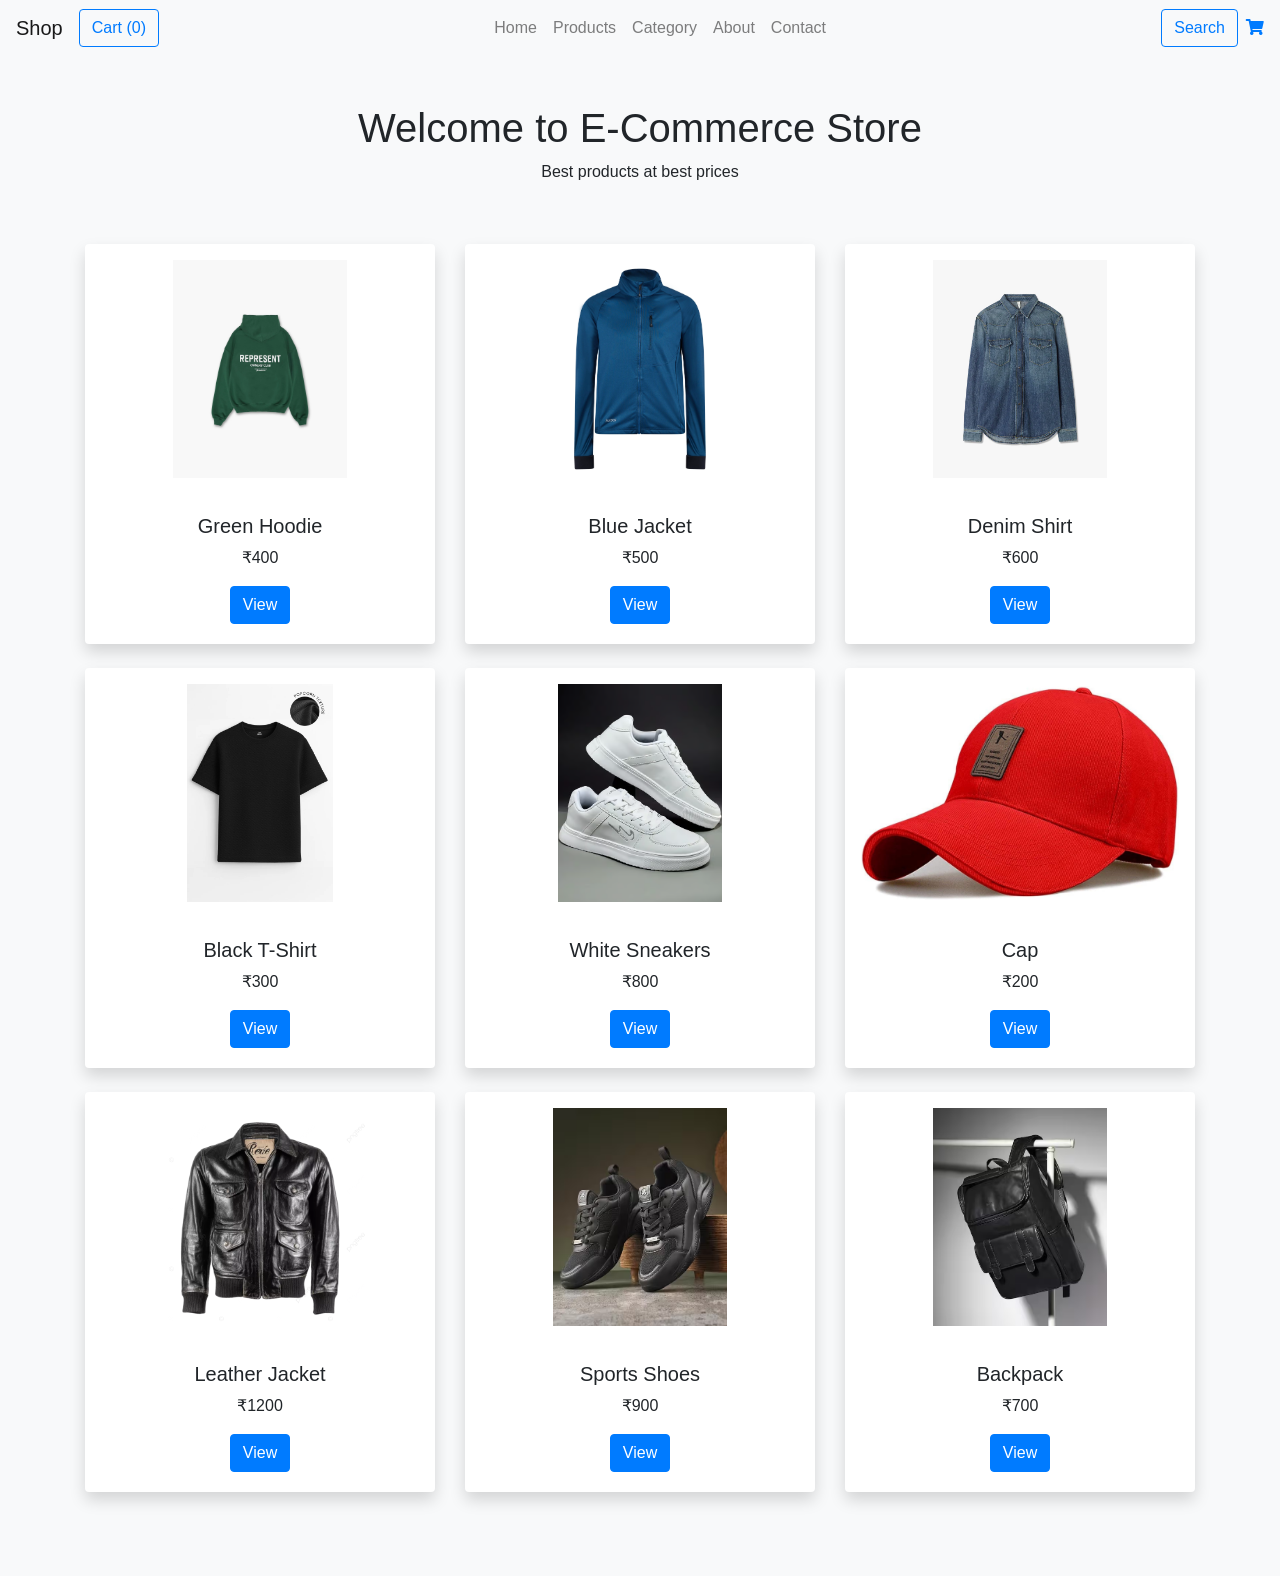
==== index.html @ 0c0803a6 "Initial commit" ====
<!DOCTYPE html>
<html lang="en">
<head>
<meta charset="UTF-8">
<meta name="viewport" content="width=device-width, initial-scale=1.0">

<title>E-Commerce</title>

<link rel="stylesheet" href="https://stackpath.bootstrapcdn.com/bootstrap/4.5.2/css/bootstrap.min.css">
<link rel="stylesheet" href="https://cdnjs.cloudflare.com/ajax/libs/font-awesome/5.10.0/css/all.min.css">
<link rel="stylesheet" href="assets/css/style.css">
</head>

<body>

<!-- NAVBAR -->
<nav class="navbar navbar-expand-lg navbar-light bg-light">
  <a class="navbar-brand" href="index.html">Shop</a>
<a href="cart.html" class="btn btn-outline-primary">
  Cart (<span id="count">0</span>)
</a>  

  <button class="navbar-toggler" data-toggle="collapse" data-target="#nav">
    <span class="navbar-toggler-icon"></span>
  </button>

  <div class="collapse navbar-collapse" id="nav">
    <ul class="navbar-nav mx-auto">
      <li class="nav-item"><a class="nav-link" href="index.html">Home</a></li>
      <li class="nav-item"><a class="nav-link" href="products.html">Products</a></li>
      <li class="nav-item"><a class="nav-link" href="category.html">Category</a></li>
      <li class="nav-item"><a class="nav-link" href="about.html">About</a></li>
      <li class="nav-item"><a class="nav-link" href="contact.html">Contact</a></li>
    </ul>

    <a href="search.html" class="btn btn-outline-primary mr-2">Search</a>
    <a href="cart.html"><i class="fas fa-shopping-cart"></i></a>
  </div>
</nav>

<!-- HERO -->
<section class="container text-center mt-5">
  <h1>Welcome to E-Commerce Store</h1>
  <p>Best products at best prices</p>
</section>

<!-- PRODUCTS -->
<!-- PRODUCTS -->
<section class="container mt-5">
  <div class="row justify-content-center">

    <!-- PRODUCT 1 -->
    <div class="col-md-4 mb-4 d-flex">
      <div class="card text-center w-100 shadow">
        <img src="assets/images/product1.png" class="card-img-top p-3" style="height:250px; object-fit:contain;">
        <div class="card-body">
          <h5>Green Hoodie</h5>
          <p>₹400</p>
          <a href="product_view.html?id=1" class="btn btn-primary">View</a>        
        </div>
      </div>
    </div>

    <!-- PRODUCT 2 -->
    <div class="col-md-4 mb-4 d-flex">
      <div class="card text-center w-100 shadow">
        <img src="assets/images/product2.png" class="card-img-top p-3" style="height:250px; object-fit:contain;">
        <div class="card-body">
          <h5>Blue Jacket</h5>
          <p>₹500</p>
          <a href="product_view.html?id=2" class="btn btn-primary">View</a>        
        </div>        
      </div>
      </div>

    <!-- PRODUCT 3 -->
    <div class="col-md-4 mb-4 d-flex">
      <div class="card text-center w-100 shadow">
        <img src="assets/images/product3.png" class="card-img-top p-3" style="height:250px; object-fit:contain;">
        <div class="card-body">
          <h5>Denim Shirt</h5>
          <p>₹600</p>
          <a href="product_view.html?id=3" class="btn btn-primary">View</a>        
      </div>
    </div>
    </div>

    <!-- PRODUCT 4 -->
    <div class="col-md-4 mb-4 d-flex">
      <div class="card text-center w-100 shadow">
        <img src="assets/images/product4.png" class="card-img-top p-3" style="height:250px; object-fit:contain;">
        <div class="card-body">
          <h5>Black T-Shirt</h5>
          <p>₹300</p>
          <a href="product_view.html?id=4" class="btn btn-primary">View</a>        
      </div>
    </div>
    </div>

    <!-- PRODUCT 5 -->
    <div class="col-md-4 mb-4 d-flex">
      <div class="card text-center w-100 shadow">
        <img src="assets/images/product5.png" class="card-img-top p-3" style="height:250px; object-fit:contain;">
        <div class="card-body">
          <h5>White Sneakers</h5>
          <p>₹800</p>
          <a href="product_view.html?id=5" class="btn btn-primary">View</a>        
      </div>
    </div>
    </div>


    <!-- PRODUCT 6 -->
    <div class="col-md-4 mb-4 d-flex">
      <div class="card text-center w-100 shadow">
        <img src="assets/images/product6.png" class="card-img-top p-3" style="height:250px; object-fit:contain;">
        <div class="card-body">
          <h5>Cap</h5>
          <p>₹200</p>
          <a href="product_view.html?id=6" class="btn btn-primary">View</a>        
      </div>
    </div>
    </div>

    <!-- PRODUCT 7 -->
    <div class="col-md-4 mb-4 d-flex">
      <div class="card text-center w-100 shadow">
        <img src="assets/images/product7.png" class="card-img-top p-3" style="height:250px; object-fit:contain;">
        <div class="card-body">
          <h5>Leather Jacket</h5>
          <p>₹1200</p>
          <a href="product_view.html?id=7" class="btn btn-primary">View</a>        
        </div>
      </div>
    </div>

    <!-- PRODUCT 8 -->
    <div class="col-md-4 mb-4 d-flex">
      <div class="card text-center w-100 shadow">
        <img src="assets/images/product8.png" class="card-img-top p-3" style="height:250px; object-fit:contain;">
        <div class="card-body">
          <h5>Sports Shoes</h5>
          <p>₹900</p>
          <a href="product_view.html?id=8" class="btn btn-primary">View</a>        
        </div>
      </div>
    </div>

    <!-- PRODUCT 9 -->
    <div class="col-md-4 mb-4 d-flex">
      <div class="card text-center w-100 shadow">
        <img src="assets/images/product9.png" class="card-img-top p-3" style="height:250px; object-fit:contain;">
        <div class="card-body">
          <h5>Backpack</h5>
          <p>₹700</p>
          <a href="product_view.html?id=9" class="btn btn-primary">View</a>        
        </div>
      </div>
    </div>

  </div>
</section>
<script>
function updateCartCount() {
  let cart = JSON.parse(localStorage.getItem("cart")) || [];
  let total = cart.reduce((sum, item) => sum + item.quantity, 0);
  document.getElementById("count").innerText = total;
}

updateCartCount();
</script>
</body>
</html>
---- assets/css/style.css ----
body {
  font-family: 'Segoe UI', sans-serif;
  background: #f8f9fa;
}

.card {
  border: none;
  transition: 0.3s;
}

.card:hover {
  transform: translateY(-5px);
}

button {
  border: none;
  padding: 5px 10px;
  background: #007bff;
  color: white;
  border-radius: 5px;
}
section {
  margin-bottom: 60px;
}
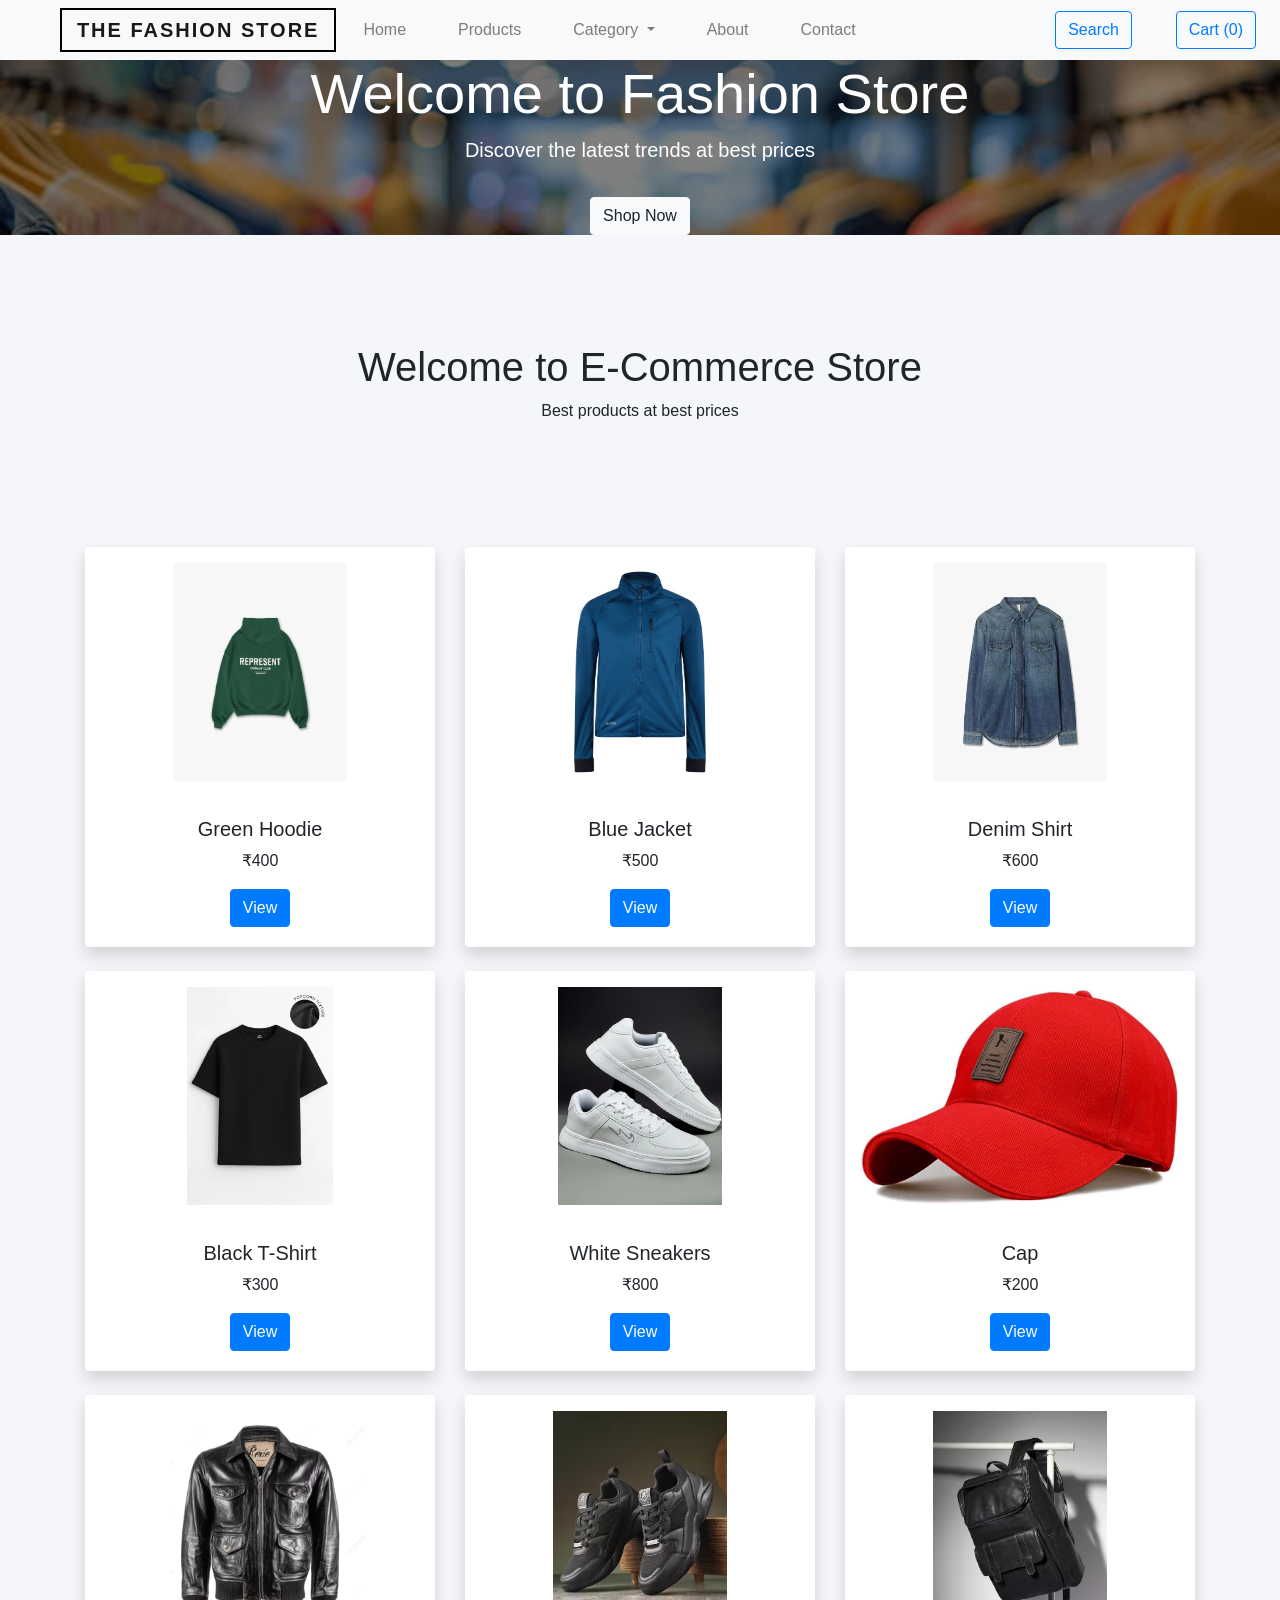
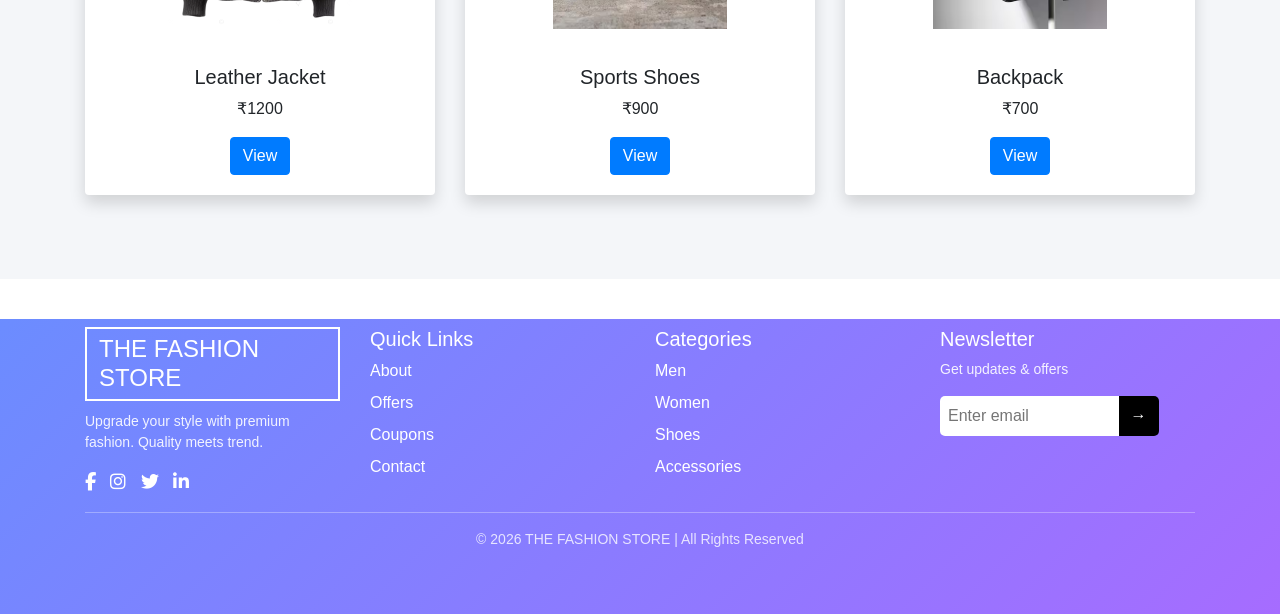
==== commit de44c601: "Final UI + cart + checkout + footer completed" ====
--- a/index.html
+++ b/index.html
@@ -9,43 +9,81 @@
 <link rel="stylesheet" href="https://stackpath.bootstrapcdn.com/bootstrap/4.5.2/css/bootstrap.min.css">
 <link rel="stylesheet" href="https://cdnjs.cloudflare.com/ajax/libs/font-awesome/5.10.0/css/all.min.css">
 <link rel="stylesheet" href="assets/css/style.css">
+<link rel="stylesheet" href="https://cdnjs.cloudflare.com/ajax/libs/font-awesome/6.5.0/css/all.min.css">
 </head>
 
 <body>
-
+<!-- <div class="logo">
+  <span class="small-text">THE</span>
+  <div class="logo-box">
+    <span class="main-text">FASHION</span>
+  </div>
+  <span class="small-text">STORE</span>
+</div> -->
 <!-- NAVBAR -->
-<nav class="navbar navbar-expand-lg navbar-light bg-light">
-  <a class="navbar-brand" href="index.html">Shop</a>
-<a href="cart.html" class="btn btn-outline-primary">
-  Cart (<span id="count">0</span>)
-</a>  
-
-  <button class="navbar-toggler" data-toggle="collapse" data-target="#nav">
-    <span class="navbar-toggler-icon"></span>
-  </button>
-
-  <div class="collapse navbar-collapse" id="nav">
-    <ul class="navbar-nav mx-auto">
-      <li class="nav-item"><a class="nav-link" href="index.html">Home</a></li>
-      <li class="nav-item"><a class="nav-link" href="products.html">Products</a></li>
-      <li class="nav-item"><a class="nav-link" href="category.html">Category</a></li>
-      <li class="nav-item"><a class="nav-link" href="about.html">About</a></li>
-      <li class="nav-item"><a class="nav-link" href="contact.html">Contact</a></li>
-    </ul>
-
-    <a href="search.html" class="btn btn-outline-primary mr-2">Search</a>
-    <a href="cart.html"><i class="fas fa-shopping-cart"></i></a>
-  </div>
+<nav class="navbar navbar-expand-lg navbar-light bg-light px-4">
+
+  <div class="container">
+
+    <!-- LEFT: LOGO -->
+    <div class="col-md-3">
+      <a class="navbar-brand font-weight-bold" href="index.html">
+        THE FASHION STORE
+      </a>
+    </div>
+
+    <!-- CENTER MENU -->
+    <div class="col-md-6 text-center">
+      <ul class="navbar-nav d-inline-flex">
+        <li class="nav-item mx-2"><a class="nav-link" href="index.html">Home</a></li>
+        <li class="nav-item mx-2"><a class="nav-link" href="products.html">Products</a></li>
+  <li class="nav-item dropdown mx-2">
+  <a class="nav-link dropdown-toggle" href="#" id="categoryDropdown" data-toggle="dropdown">
+    Category
+  </a>
+
+  <div class="dropdown-menu text-center">
+    <a class="dropdown-item" href="products.html?category=Clothing">Clothing</a>
+    <a class="dropdown-item" href="products.html?category=Shoes">Shoes</a>
+    <a class="dropdown-item" href="products.html?category=Accessories">Accessories</a>
+  </div>
+  </li>        <li class="nav-item mx-2"><a class="nav-link" href="about.html">About</a></li>
+        <li class="nav-item mx-2"><a class="nav-link" href="contact.html">Contact</a></li>
+      </ul>
+    </div>
+
+    <!-- RIGHT SIDE -->
+    <div class="col-md-3 text-right">
+      <a href="search.html" class="btn btn-outline-primary mr-2">Search</a>
+      <!-- <a href="cart.html" class="btn btn-outline-primary">
+        🛒 (<span id="count">0</span>)
+      </a> -->
+    </div>
+
+  </div>
+<div class="cart-wrapper">
+  <a href="cart.html" class="btn btn-outline-primary">
+    Cart (<span id="count">0</span>)
+  </a>
+  <div class="mini-cart" id="mini-cart"></div>
+</div>
+
 </nav>
 
-<!-- HERO -->
+<!-- HERO SECTION -->
+<section class="hero d-flex align-items-center justify-content-center text-center">
+  <div>
+    <h1 class="display-4 text-white">Welcome to Fashion Store</h1>
+    <p class="lead text-white">Discover the latest trends at best prices</p>
+    <a href="products.html" class="btn btn-light mt-3">Shop Now</a>
+  </div>
+</section>
 <section class="container text-center mt-5">
   <h1>Welcome to E-Commerce Store</h1>
   <p>Best products at best prices</p>
 </section>
 
 <!-- PRODUCTS -->
-<!-- PRODUCTS -->
 <section class="container mt-5">
   <div class="row justify-content-center">
 
@@ -160,7 +198,7 @@
 
   </div>
 </section>
-<script>
+<!-- <script>
 function updateCartCount() {
   let cart = JSON.parse(localStorage.getItem("cart")) || [];
   let total = cart.reduce((sum, item) => sum + item.quantity, 0);
@@ -168,6 +206,65 @@
 }
 
 updateCartCount();
-</script>
+</script> -->
+<script src="https://code.jquery.com/jquery-3.5.1.slim.min.js"></script>
+<script src="https://cdn.jsdelivr.net/npm/popper.js@1.16.1/dist/umd/popper.min.js"></script>
+<script src="https://stackpath.bootstrapcdn.com/bootstrap/4.5.2/js/bootstrap.min.js"></script>
+<!-- FOOTER -->
+<!-- <footer class="bg-dark text-white mt-5 p-4 text-center">
+  <div class="container">
+    <h5>THE FASHION STORE</h5>
+    <p>Your one-stop shop for all fashion needs.</p>
+
+    <div class="mb-2">
+      <a href="index.html" class="text-white mx-2">Home</a>
+      <a href="products.html" class="text-white mx-2">Products</a>
+      <a href="contact.html" class="text-white mx-2">Contact</a>
+    </div>
+
+    <p class="mb-0">© 2026 Fashion Store. All rights reserved.</p>
+  </div>
+</footer> -->
+<div id="toast" class="toast-custom"></div>
+
+
+<div id="footer-container"></div>
+
+<!-- <script>
+fetch("footer.html")
+  .then(res => res.text())
+  .then(data => {
+    document.getElementById("footer-container").innerHTML = data;
+
+    const topBtn = document.getElementById("topBtn");
+
+    window.onscroll = function () {
+      topBtn.style.display =
+        document.documentElement.scrollTop > 200 ? "block" : "none";
+    };
+
+    topBtn.onclick = () => {
+      window.scrollTo({ top: 0, behavior: "smooth" });
+    };
+  });
+
+// ✅ Newsletter function (OUTSIDE fetch)
+function subscribe() {
+  const email = document.getElementById("newsletterEmail").value;
+  const msg = document.getElementById("subscribeMsg");
+
+  if (!email.includes("@")) {
+    msg.innerText = "Enter valid email";
+    msg.style.color = "yellow";
+    return;
+  }
+
+  msg.innerText = "Subscribed successfully ✔️";
+  msg.style.color = "lightgreen";
+}
+</script> -->
+
+<script src="assets/js/cart.js"></script>
+<script src="assets/js/common.js"></script>
 </body>
 </html>
--- a/assets/css/style.css
+++ b/assets/css/style.css
@@ -1,8 +1,79 @@
+/* GENERAL */
 body {
   font-family: 'Segoe UI', sans-serif;
-  background: #f8f9fa;
-}
-
+  /* background: #f8f9fa; */
+  background: #f4f6f9;
+}
+
+/* LOGO */
+.logo {
+  text-align: center;
+  font-family: Arial, sans-serif;
+}
+
+.small-text {
+  display: block;
+  font-size: 12px;
+  letter-spacing: 3px;
+  color: #555;
+}
+
+.logo-box {
+  display: inline-block;
+  border: 2px solid black;
+  padding: 10px 25px;
+  margin: 5px 0;
+  transition: 0.3s;
+}
+
+.logo-box:hover {
+  background: black;
+  color: white;
+}
+
+.main-text {
+  font-size: 18px;
+  font-weight: bold;
+  letter-spacing: 4px;
+}
+
+/* NAVBAR */
+.navbar {
+  box-shadow: 0 2px 10px rgba(0,0,0,0.1);
+}
+
+.navbar-brand {
+  border: 2px solid black;
+  padding: 5px 15px;
+  letter-spacing: 2px;
+}
+
+.nav-link {
+  margin: 0 10px;
+}
+
+.nav-link.active {
+  font-weight: bold;
+  color: black !important;
+}
+
+/* DROPDOWN */
+.dropdown-menu {
+  border-radius: 10px;
+  transition: all 0.3s ease;
+  margin-top: 0;
+}
+
+.dropdown-item:hover {
+  background-color: black;
+  color: white;
+}
+
+.nav-item.dropdown:hover .dropdown-menu {
+  display: block;
+}
+
+/* CARDS */
 .card {
   border: none;
   transition: 0.3s;
@@ -12,6 +83,7 @@
   transform: translateY(-5px);
 }
 
+/* BUTTON */
 button {
   border: none;
   padding: 5px 10px;
@@ -19,6 +91,503 @@
   color: white;
   border-radius: 5px;
 }
+
+/* FILTER LIST */
+.list-group-item:hover {
+  background-color: #f0f0f0;
+  cursor: pointer;
+}
+
+.list-group-item.active {
+  background-color: #007bff;
+  color: white;
+}
+
+/* SECTIONS */
 section {
   margin-bottom: 60px;
+}
+
+/* HERO */
+.hero {
+  height: 80vh;
+  background: url('../images/hero.jpg') no-repeat center center/cover;
+  position: relative;
+}
+
+.hero::before {
+  content: "";
+  position: absolute;
+  top: 0;
+  left: 0;
+  width: 100%;
+  height: 100%;
+  background: rgba(0, 0, 0, 0.5);
+}
+
+.hero div {
+  position: relative;
+  z-index: 2;
+}
+
+/* FOOTER */
+footer a {
+  text-decoration: none;
+}
+
+footer a:hover {
+  text-decoration: underline;
+}
+
+/* RELATED PRODUCTS SCROLL */
+.related-scroll {
+  display: flex;
+  overflow-x: auto;
+  gap: 20px;
+  padding: 10px 0;
+  scroll-behavior: smooth;
+}
+
+.related-scroll::-webkit-scrollbar {
+  height: 6px;
+}
+
+.related-scroll::-webkit-scrollbar-thumb {
+  background: #ccc;
+  border-radius: 10px;
+}
+
+.related-scroll .card {
+  min-width: 220px;
+  flex: 0 0 auto;
+}
+.scroll-btn {
+  position: absolute;
+  top: 40%;
+  transform: translateY(-50%);
+  background: white;
+  border: 1px solid #ccc;
+  padding: 8px 12px;
+  cursor: pointer;
+  z-index: 10;
+  border-radius: 50%;
+  box-shadow: 0 2px 6px rgba(0,0,0,0.2);
+}
+
+.scroll-btn.left {
+  left: -15px;
+}
+
+.scroll-btn.right {
+  right: -15px;
+}
+
+.scroll-btn:hover {
+  background: black;
+  color: white;
+}
+.scroll-btn {
+  opacity: 0.8;
+}
+.scroll-btn:hover {
+  opacity: 1;
+}
+.toast-custom {
+  position: fixed;
+  bottom: 30px;
+  right: 30px;
+  background: #28a745;
+  color: white;
+  padding: 12px 20px;
+  border-radius: 8px;
+  font-size: 14px;
+  opacity: 0;
+  transform: translateY(20px);
+  transition: all 0.3s ease;
+  z-index: 9999;
+}
+
+.toast-custom.show {
+  opacity: 1;
+  transform: translateY(0);
+}
+.toast-success { background: #28a745; }
+.toast-error { background: #dc3545; }
+.toast-warning { background: #ffc107; color: black; }
+.cart-wrapper {
+  position: relative;
+  display: inline-block;
+}
+
+.mini-cart {
+  position: absolute;
+  top: 45px;
+  right: 0;
+  width: 250px;
+  background: white;
+  border: 1px solid #ddd;
+  padding: 10px;
+  display: none;
+  z-index: 1000;
+}
+
+.cart-wrapper:hover .mini-cart {
+  display: block;
+}
+
+.mini-cart img {
+  width: 40px;
+  height: 40px;
+  object-fit: contain;
+}
+.fly-img {
+  position: absolute;
+  z-index: 9999;
+  transition: all 0.8s ease-in-out;
+}
+/* CART BACKGROUND */
+.cart-bg {
+  background: linear-gradient(135deg, #6a9dfc, #b38df5);
+  padding: 30px;
+  border-radius: 10px;
+}
+
+/* LEFT SIDE ITEMS */
+.cart-item {
+  background: rgba(255, 255, 255, 0.9);
+  border-radius: 10px;
+  padding: 15px;
+  margin-bottom: 20px;
+}
+
+/* RIGHT SUMMARY */
+.summary-box {
+  background: rgba(255, 255, 255, 0.9);
+  border-radius: 10px;
+  padding: 20px;
+}
+
+/* BUTTON STYLE */
+.checkout-btn {
+  background: #007bff;
+  border: none;
+  color: white;
+  font-weight: bold;
+}
+
+.checkout-btn:hover {
+  background: #0056b3;
+}
+.cart-item,
+.summary-box {
+  backdrop-filter: blur(10px);
+}
+/* BACKGROUND GRADIENT */
+.cart-bg {
+  background: linear-gradient(135deg, #6a9cfb, #9b7bdb);
+  border-radius: 15px;
+  padding: 30px;
+  min-height: 500px;
+}
+
+/* CART ITEM CARD */
+.cart-item {
+  background: white;
+  border-radius: 12px;
+  padding: 20px;
+  margin-bottom: 20px;
+  display: flex;
+  align-items: center;
+  justify-content: space-between;
+  transition: 0.3s;
+}
+
+.cart-item:hover {
+  transform: translateY(-3px);
+}
+
+/* IMAGE */
+.cart-item img {
+  width: 100px;
+  height: 100px;
+  object-fit: contain;
+}
+
+/* PRODUCT INFO */
+.cart-info {
+  flex: 1;
+  margin-left: 20px;
+}
+
+/* QTY BOX */
+.qty-box button {
+  width: 30px;
+  height: 30px;
+}
+
+/* REMOVE BUTTON */
+.remove-btn {
+  background: #dc3545;
+  color: white;
+  border: none;
+  padding: 5px 10px;
+  border-radius: 5px;
+}
+
+/* SUMMARY BOX */
+.summary-box {
+  background: #f8f9fa;
+  border-radius: 12px;
+  padding: 20px;
+}
+
+/* CHECKOUT BUTTON */
+.checkout-btn {
+  background: linear-gradient(90deg, #007bff, #0056d2);
+  color: white;
+  border: none;
+  padding: 10px;
+  border-radius: 6px;
+}
+
+.checkout-btn:hover {
+  opacity: 0.9;
+}
+.summary-box {
+  background: #ffffff;
+  border-radius: 12px;
+}
+
+.cart-item {
+  background: #ffffff;
+}
+/* BACKGROUND */
+.checkout-bg {
+  background: linear-gradient(135deg, #6a9cfb, #9b7bdb);
+  padding: 30px;
+  border-radius: 15px;
+}
+
+/* FORM */
+.checkout-form {
+  background: transparent;
+  color: white;
+}
+
+.checkout-form input,
+.checkout-form select,
+.checkout-form textarea {
+  border-radius: 6px;
+}
+
+/* SUMMARY BOX */
+.checkout-summary {
+  background: rgba(255,255,255,0.9);
+  padding: 20px;
+  border-radius: 12px;
+}
+
+/* BUTTON */
+.purchase-btn {
+  background: linear-gradient(90deg, #007bff, #0056d2);
+  color: white;
+  border: none;
+  padding: 10px 20px;
+  border-radius: 6px;
+}
+/* FOOTER */
+.footer {
+  background: #f8f9fa;
+  border-top: 3px solid #007bff;
+}
+
+.footer h5 {
+  font-weight: bold;
+  margin-bottom: 15px;
+}
+
+.footer a {
+  color: #555;
+  text-decoration: none;
+}
+
+.footer a:hover {
+  color: #007bff;
+}
+
+.logo-footer {
+  border: 2px solid black;
+  display: inline-block;
+  padding: 5px 10px;
+}
+
+/* BACK TO TOP */
+#topBtn {
+  position: fixed;
+  bottom: 30px;
+  right: 30px;
+  background: #007bff;
+  color: white;
+  border: none;
+  padding: 10px 15px;
+  cursor: pointer;
+  display: none;
+  border-radius: 50%;
+  font-size: 18px;
+  box-shadow: 0 4px 10px rgba(0,0,0,0.2);
+}
+.footer {
+  animation: fadeIn 0.5s ease;
+}
+
+@keyframes fadeIn {
+  from { opacity: 0; transform: translateY(20px); }
+  to { opacity: 1; transform: translateY(0); }
+}
+
+/* PREMIUM FOOTER */
+.footer-premium {
+  position: relative;
+  background: linear-gradient(135deg, #6a8dff, #a66cff);
+  color: white;
+  overflow: hidden;
+}
+/* WAVE */
+.footer-wave {
+  position: absolute;
+  top: -40px;
+  left: 0;
+  width: 100%;
+  height: 80px;
+  background: white;
+  border-radius: 100% 100% 0 0;
+}
+.logo-footer {
+
+  border: 2px solid white;
+  display: inline-block;
+  padding: 6px 12px;
+  margin-bottom: 10px;
+}
+
+.footer-text {
+  font-size: 14px;
+  opacity: 0.9;
+}
+
+.footer-links {
+  list-style: none;
+  padding: 0;
+}
+
+.footer-links li {
+  margin-bottom: 8px;
+}
+
+.footer-links a {
+  color: white;
+  text-decoration: none;
+  transition: 0.3s;
+}
+
+.footer-links a:hover {
+  color: #000;
+  padding-left: 5px;
+}
+
+/* SOCIAL */
+.social-icons a {
+  display: inline-block;
+  margin-right: 10px;
+  font-size: 18px;
+  color: white;
+  transition: 0.3s;
+}
+
+.social-icons a:hover {
+  color: black;
+  transform: scale(1.2);
+}
+
+/* NEWSLETTER */
+.newsletter {
+  display: flex;
+  margin-top: 10px;
+}
+
+.newsletter input {
+  border: none;
+  padding: 8px;
+  width: 70%;
+  border-radius: 5px 0 0 5px;
+}
+
+.newsletter button {
+  border: none;
+  background: black;
+  color: white;
+  padding: 8px 12px;
+  border-radius: 0 5px 5px 0;
+  cursor: pointer;
+}
+
+/* LINE */
+.footer-line {
+  border-color: rgba(255,255,255,0.3);
+}
+
+/* COPYRIGHT */
+.footer-copy {
+  font-size: 14px;
+  opacity: 0.8;
+}
+
+/* BACK TO TOP */
+#topBtn {
+  position: fixed;
+  bottom: 30px;
+  right: 30px;
+  background: #000;
+  color: #fff;
+  border: none;
+  padding: 10px 15px;
+  border-radius: 50%;
+  display: none;
+  cursor: pointer;
+  box-shadow: 0 4px 10px rgba(0,0,0,0.3);
+}
+#topBtn {
+  position: fixed;
+  bottom: 20px;
+  right: 20px;
+  background: #007bff;
+  color: white;
+  border: none;
+  padding: 10px 14px;
+  border-radius: 50%;
+  display: none;
+  z-index: 999;
+  box-shadow: 0 5px 15px rgba(0,0,0,0.3);
+}
+/* FULL PAGE HEIGHT FIX */
+html, body {
+  height: 100%;
+}
+
+body {
+  display: flex;
+  flex-direction: column;
+}
+
+/* PUSH FOOTER DOWN */
+#footer-container {
+  margin-top: auto;
+}
+.container h1 {
+  animation: fadeIn 0.6s ease;
+}
+
+@keyframes fadeIn {
+  from { opacity: 0; transform: translateY(20px);}
+  to { opacity: 1; transform: translateY(0);}
 }
